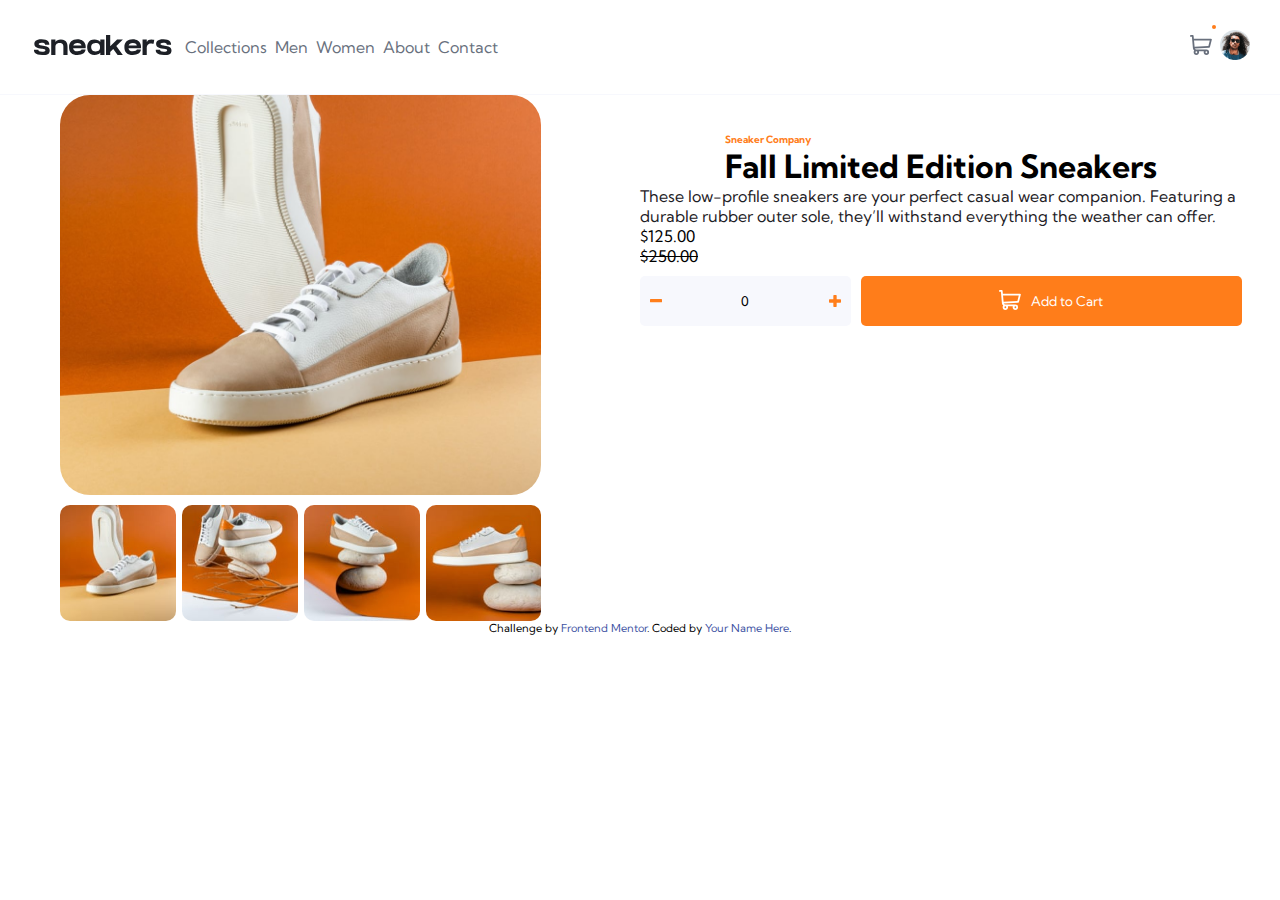
==== index.html @ 49e757a0 "first commit" ====
<!DOCTYPE html>
<html lang="en">
<head>
  <meta charset="UTF-8">
  <meta name="viewport" content="width=device-width, initial-scale=1.0"> <!-- displays site properly based on user's device -->

  <link rel="icon" type="image/png" sizes="32x32" href="./images/favicon-32x32.png">
  <link rel="stylesheet" href="style.css">
  <title>Frontend Mentor | E-commerce product page</title>

  <!-- Feel free to remove these styles or customise in your own stylesheet 👍 -->
  <style>
    .attribution { font-size: 11px; text-align: center; }
    .attribution a { color: hsl(228, 45%, 44%); }
  </style>
</head>
<body>
  <nav>
   <div class="menu">
   <div class="menu-top">
    <img id="menu" src="images/icon-menu.svg" alt="">
    <img id="logo" src="images/logo.svg" alt="">
   </div>
   <ul>
     <li><img id="close" src="images/icon-close.svg" alt=""></li>
     <li><a href="">Collections</a></li>
     <li><a href="">Men</a></li>
     <li><a href="">Women</a></li>
     <li><a href="">About</a></li>
     <li><a href="">Contact</a></li>
   </ul> 
  </div>
   <ul>
     <li><a href="" id="Card-count" value=""><img src="images/icon-cart.svg" alt=""></a></li>
     <li><a href=""><img id="avatar" src="images/image-avatar.png" alt=""></a></li>
   </ul>
  </nav>
  <main>
    <section class="item-thumbnail">
        
        <div class="carousel">
          <div class="slide-icon">
            <button id="previous"><img src="images/icon-previous.svg" alt=""></button>
            <button id="next"><img src="images/icon-next.svg" alt=""></button>
          </div>
            <div class="carousel_track-container">
               <ul class="carousel-track">
                   <li class="img-slide current-slide"><img class="carousel-img" src="images/image-product-1.jpg" alt=""></li>
                   <li class="img-slide"><img class="carousel-img" src="images/image-product-2.jpg" alt=""></li>
                   <li class="img-slide"><img class="carousel-img" src="images/image-product-3.jpg" alt=""></li>
                   <li class="img-slide"><img class="carousel-img" src="images/image-product-4.jpg" alt=""></li>
               </ul>
            </div>
      </div>


      <div class="item-scroll">
        <img class="current-slide" src="images/image-product-1-thumbnail.jpg" alt="">
        <img src="images/image-product-2-thumbnail.jpg" alt="">
        <img src="images/image-product-3-thumbnail.jpg" alt="">
        <img src="images/image-product-4-thumbnail.jpg" alt="">
      </div>
    </section>
    
    <section class="item-details">
         <!--Sneaker Company-->
    <h1>Fall Limited Edition Sneakers</h1>
    <div class="item-description">
      These low-profile sneakers are your perfect casual wear companion. Featuring a 
    durable rubber outer sole, they’ll withstand everything the weather can offer.
    </div>
    
    <div class="Price">
      <p class="Discount">$125.00</p>
      <!---->
      <p id="Full-price">$250.00</p>
    
    </div>
    <div id="card">
      <button id="item-count"><img id="minus" src="images/icon-minus.svg" alt=""><span>0</span><img id="Plus" src="images/icon-plus.svg" alt=""></button>
      <button id="Add-to-cart" class="Add-to-cart">Add to Cart</button>
    </div>
  </section>
  <div class="card-item">
     <h1>Card</h1>
     <div class="card-state">
      
    </div> 
   
  </div>
  </main>
  <div class="modal">
    <div class="wrap">
      <div id="carousel">
        <div class="slide-icon">
          <button id="previous"><img src="images/icon-previous.svg" alt=""></button>
          <button id="next"><img src="images/icon-next.svg" alt=""></button>
        </div>
        <img class="carousel-img" src="images/image-product-2.jpg" alt="">
      </div>
      <div class="item-scroll">
        <img class="current-slide" src="images/image-product-1-thumbnail.jpg" alt="">
        <img src="images/image-product-2-thumbnail.jpg" alt="">
        <img src="images/image-product-3-thumbnail.jpg" alt="">
        <img src="images/image-product-4-thumbnail.jpg" alt="">
      </div>
    </div>
  </div>
</div>
  <div class="attribution">
    Challenge by <a href="https://www.frontendmentor.io?ref=challenge" target="_blank">Frontend Mentor</a>. 
    Coded by <a href="#">Your Name Here</a>.
  </div>
  <script src="app.js"></script>
  
</body>
</html>
---- style.css ----
@import url("https://fonts.googleapis.com/css2?family=Kumbh+Sans:wght@200&display=swap");
:root {
  --Orange: hsl(26, 100%, 55%);
  --Pale-orange: hsl(25, 100%, 94%);

  --Very-Dark-blue: hsl(220, 13%, 13%);
  --Dark-grayish-blue: hsl(219, 9%, 45%);
  --Grayish-blue: hsl(220, 14%, 75%);
  --Light-grayish-blue: hsl(223, 64%, 98%);
  --White: hsl(0, 0%, 100%);
  --Black-modal: hsl(0, 0%, 0%);
}

* {
  margin: 0;
  padding: 0;
  box-sizing: border-box;
  font-family: kumbh sans;
}
body {
  height: 100vh;
  /*! overflow-y: hidden; */
}
ul {
  list-style: none;
}
a {
  text-decoration: none;
  color: var(--Dark-grayish-blue);
}

li:hover a {
  color: var(--Very-Dark-blue);
}
.menu li:hover {
  border-bottom: 3px solid var(--Orange);
}
#close {
  width: 0px;
}
nav {
  display: flex;
  justify-content: space-between;
  padding: 30px;
  border-bottom: 1px var(--Light-grayish-blue) solid;
}
#logo {
  margin-right: 5px;
}
#avatar {
  height: 30px;
}
#avatar:hover {
  border-radius: 50%;
  border: 1px solid var(--Orange);
}
nav ul,
.menu {
  display: flex;
  align-content: center;
  align-items: center;
}

#menu {
  width: 0px;
}
ul {
  gap: 0.5rem;
}
main {
  display: flex;
  /*! height: 100%; */
  flex-wrap: wrap;
}
main > * {
  flex: 1;
}
.item-thumbnail {
  width: 50%;
  /*! background-color: red; */
  display: flex;
  flex-direction: column;
  align-items: center;
  justify-content: center;
  height: auto;
  /*! position: relative; */
  gap: 10px;
}

.slide-icon {
  display: none;
}
.item-thumbnail > * {
  width: 80%;
}
.item-scroll {
  display: flex;
  /*! flex-wrap: wrap; */

  justify-content: space-between;
}
.carousel {
  position: relative;
  height: 400px;
  width: 80%;
  margin: 0 auto;
  /*! border: red 1px solid; */
  /*! margin-top: -100%; */
}

.carousel-img {
  width: 100%;
  height: 100%;
  object-fit: cover;
  border-radius: 30px;
}
.carousel-img:after {
  transform: translateY(-100%);
}
.carousel_track-container {
  /*! background-color: lightgreen; */
  height: 100%;
  position: relative;
  overflow: hidden;
  /*! width: 100%; */
}
.carousel-track {
  margin: 0;
  padding: 0;
  list-style: none;
  position: relative;
  height: 100%;
  transition: transform 0.5s ease-in-out;
}
.img-slide {
  position: absolute;
  top: 0;
  bottom: 0;
  width: 100%;
  /*! right: 0; */
  /*display: none;*/
  transition: display 0.5s ease-in;
}
.current-slide {
  display: block;
}
.carousel-btn {
  position: absolute;
  top: 50%;
  transform: translateY(-50%);
}
.thumbnail {
  width: 80%;
  display: flex;
  margin: auto;
  flex-wrap: wrap;
  justify-content: space-between;
}
.thumbnail img {
  width: 80px;
}
.item-scroll img {
  /*! width: 24.24%; */
  /*! flex: 1 1 5%; */
  width: 24%;
  border-radius: 10px;
}
.slide-icon {
  width: 0px;
  display: none;
}
.item-details {
  align-items: center;
  justify-content: center;
  height: 80%;
  display: flex;
  flex-direction: column;
  padding: 3%;
  gap: 4%;
  width: 40%;
}

.item-details h1 {
  font-weight: 10000;
}

.item-details h1:before {
  content: "Sneaker Company";
  color: var(--Orange);
  font-size: 10px;
  display: block;
}
.item-description {
  color: var(--Very-Dark-blue);
}
#Discount {
  width: 100%;
  margin-left: 0px;
  margin-bottom: 10px;
}
#Discount::after {
  content: "50%";
  margin-left: 10px;
  color: var(--Orange);
  background-color: var(--Pale-orange);
  padding: 2px;
  border-radius: 5px;
}
#Full-price {
  text-decoration: line-through;
  width: 100%;
  margin-left: 0px;
}
.Price {
  margin-bottom: 10px;
  width: 100%;
}
button {
  display: flex;
  align-items: center;
  justify-content: center;
  border: transparent;
  border-radius: 5px;
}
.slide-icon button img {
  width: 30px;
  background-color: var(--White);
  padding: 5px;
  border-radius: 50%;
}
#Card-count:after {
  /*! content: attr; */

  content: attr(value);
  margin-top: -10px;
  padding: 2px;
  border-radius: 3px;
  position: absolute;
  background-color: var(--Orange);
  color: var(--White);
  font-size: 13px;
  font-weight: bold;
}
#card {
  display: flex;
  gap: 10px;
  width: 100%;
}

#minus:hover,
#Plus:hover,
#Add-to-cart:hover {
  opacity: 0.5;
  cursor: pointer;
}
.Add-to-cart {
  background-color: var(--Orange);
  color: var(--White);
  height: 50px;
  flex: 2;
}
#Add-to-cart:before {
  content: url(images/icon-cart.svg);
  filter: brightness(0) invert(1);
  margin-right: 10px;
}
#item-count {
  display: flex;
  justify-content: space-between;
  padding: 10px;
  flex: 1;
  background-color: var(--Light-grayish-blue);
}
.card-item {
  position: absolute;
  top: 10;
  z-index: 20;
  right: 1%;
  margin-right: -10px;
  height: 166px !important;
  background-color: var(--White);
  /*! border: 1px red solid; */
  box-shadow: 2px 2px 11px 5px rgba(0, 0, 0, 0.2);
  border-radius: 5px;
  padding: 10px;
  font-size: 13px;
  margin: auto;
  display: none;
}
.card-item > * {
  padding: 3px;
}
.card-item h1 {
  font-size: 15px;
  padding: 15px;
  border-bottom: 1px var(--Grayish-blue) solid;
}
.card-item button.Add-to-cart {
  width: 100%;

  height: 50px !important;
}

.modal {
  background-color: rgba(0, 0, 0, 0.5);
  top: 0;
  bottom: 0;
  height: 100%;
  width: 100%;
  position: fixed;
  z-index: 100000;
  margin: auto;
  display: flex;
  flex-direction: column;
  align-items: center;
  justify-content: center;
}
.wrap {
  width: 40%;
  height: 80%;
}
#carousel {
  position: relative;
  width: 100%;
}
#carousel .thumbnail {
  width: 100%;
}
.slide-icon button {
  background-color: transparent;
}
#carousel .slide-icon {
  z-index: 1000;
  position: absolute;
  display: flex;
  justify-content: space-between;
  width: 100%;
  align-items: center;
  height: 100%;
  padding: -30px;
}
#carousel .slide-icon > img {
  background-color: var(--Pale-orange);
  padding: 10px;
  border-radius: 50%;
}
.modal {
  display: none;
  /*display: block;*/
}
.modal .img-slide {
  position: relative;
}
.modal .current-slide {
  overflow: visible;
}
.active-card {
  display: block;
}

.card-state {
  height: 100%;
  overflow: visible;
}
@media (max-width: 600px) {
  nav {
    padding-left: 0px;
  }
  .menu-top {
    padding-left: 10px;
  }
  #menu {
    width: auto;
  }
  .menu {
    flex-direction: column;
    position: relative;
  }

  .menu ul {
    flex-direction: column;
    z-index: 100;
    background-color: var(--White);
    position: absolute;
    height: 100vh;
    width: 200px;
    align-items: start;
    padding-left: 20px;
    transform: translate(-100%);
    transition: 1s;
  }
  .active {
    transform: translate(0%) !important;
  }

  a {
    color: var(--Very-Dark-blue);
  }
  #close {
    padding-bottom: 20px;
    width: auto;
  }
  main {
    flex-direction: column;
  }
  main > * {
    width: 100% !important;
    height: 100% !important;
  }
  .main-img-container {
    width: 100%;
    /*! height: 50%; */
    height: 100%;
    object-fit: contain;
    overflow: hidden;
  }
  .main-img {
    width: 100% !important;
    border-radius: 0px !important;
  }
  .item-scroll {
    height: 0px;
    display: none;
    width: 0px;
  }
  #card {
    flex-direction: column;
    height: 150px;
    padding: 20px;
  }
  #Add-to-cart {
    height: 50px;
  }
  .card-item {
    width: 300px !important;
  }
  .Price {
    display: flex;
    justify-content: space-between;
    width: 100%;
  }
  .slide-icon {
    z-index: 1000;
    position: absolute;
    display: flex;
    justify-content: space-between;
    width: 100%;
    align-items: center;
    height: 100%;
    padding: 15px;
  }
  .slide-icon > img {
    background-color: var(--Pale-orange);
    padding: 10px;
    border-radius: 50%;
  }
}
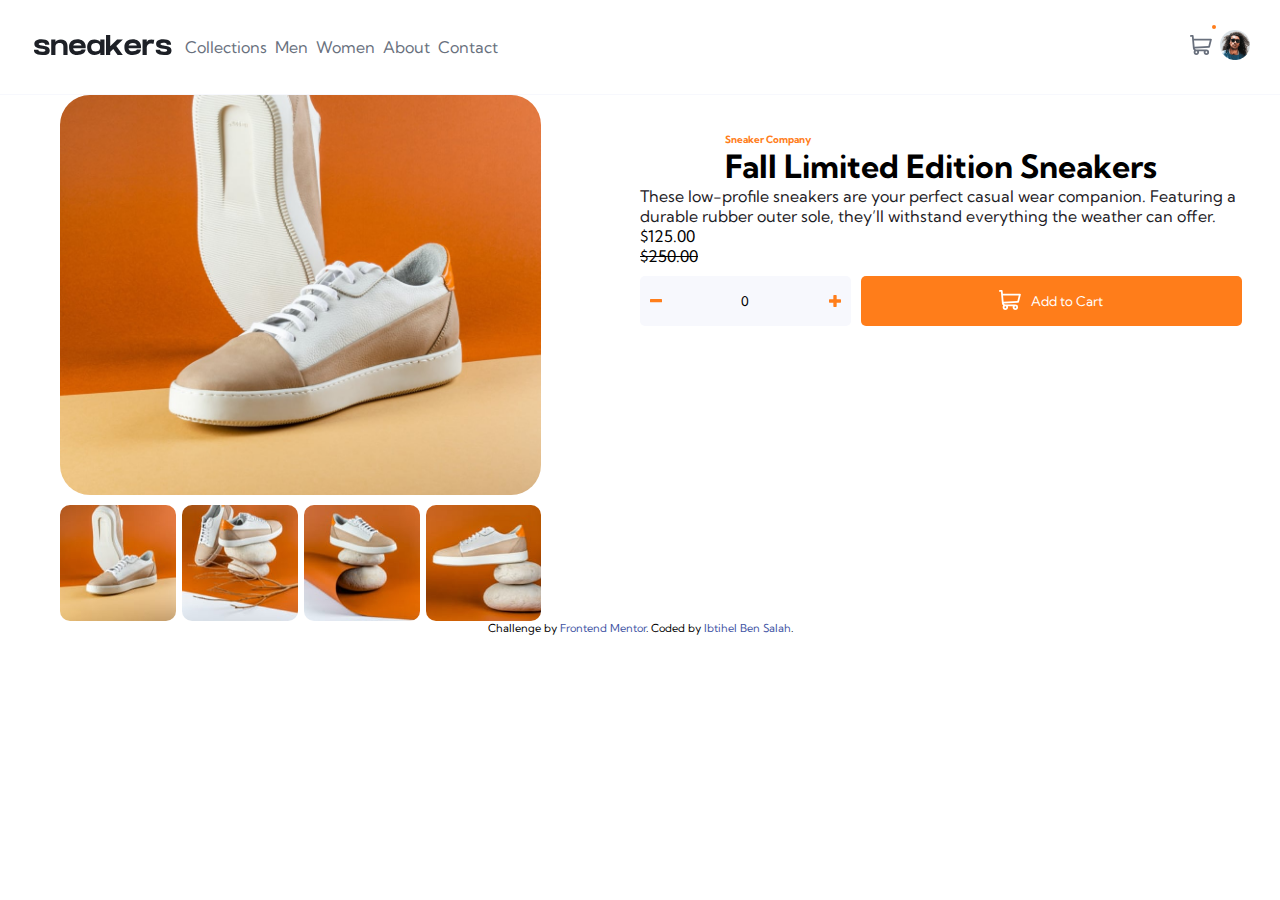
==== commit 66686161: "Update index.html" ====
--- a/index.html
+++ b/index.html
@@ -109,9 +109,9 @@
 </div>
   <div class="attribution">
     Challenge by <a href="https://www.frontendmentor.io?ref=challenge" target="_blank">Frontend Mentor</a>. 
-    Coded by <a href="#">Your Name Here</a>.
+    Coded by <a href="https://www.linkedin.com/in/ibtihel-ben-salah/">Ibtihel Ben Salah</a>.
   </div>
   <script src="app.js"></script>
   
 </body>
-</html>+</html>
